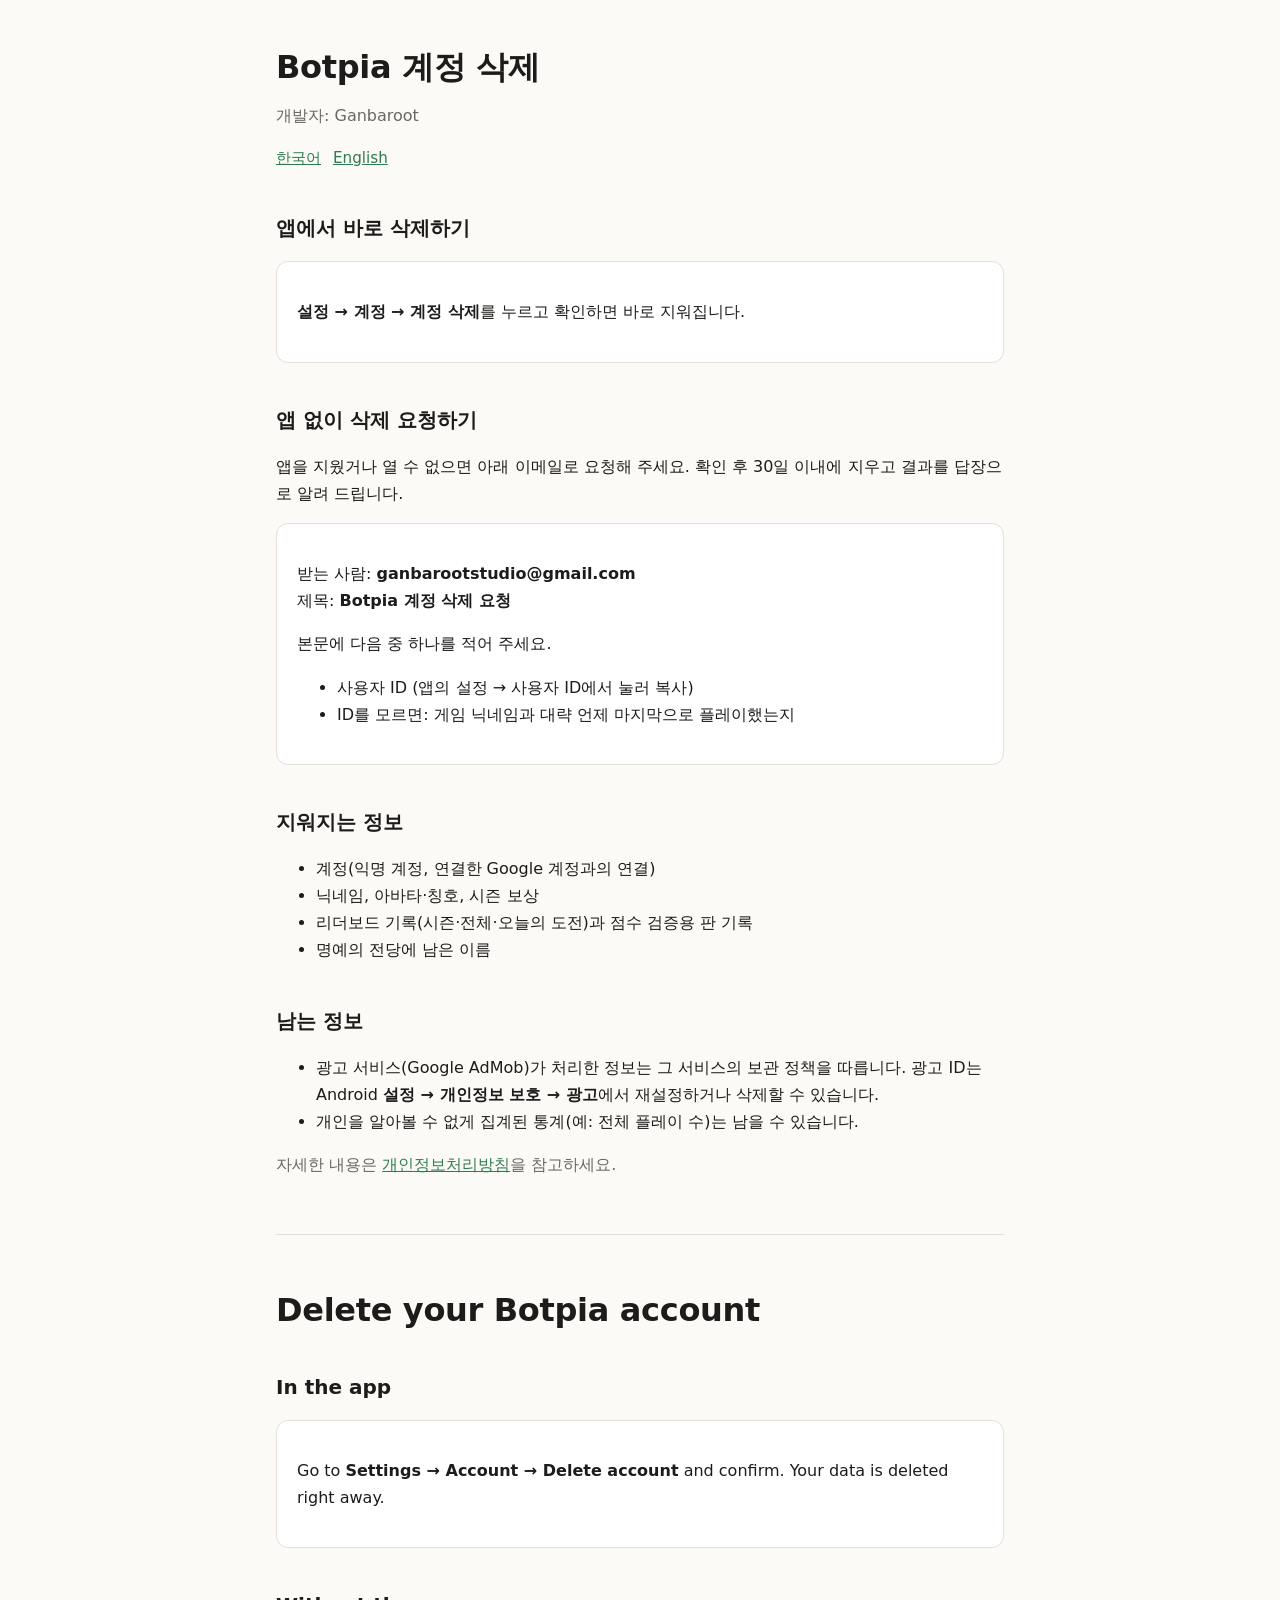
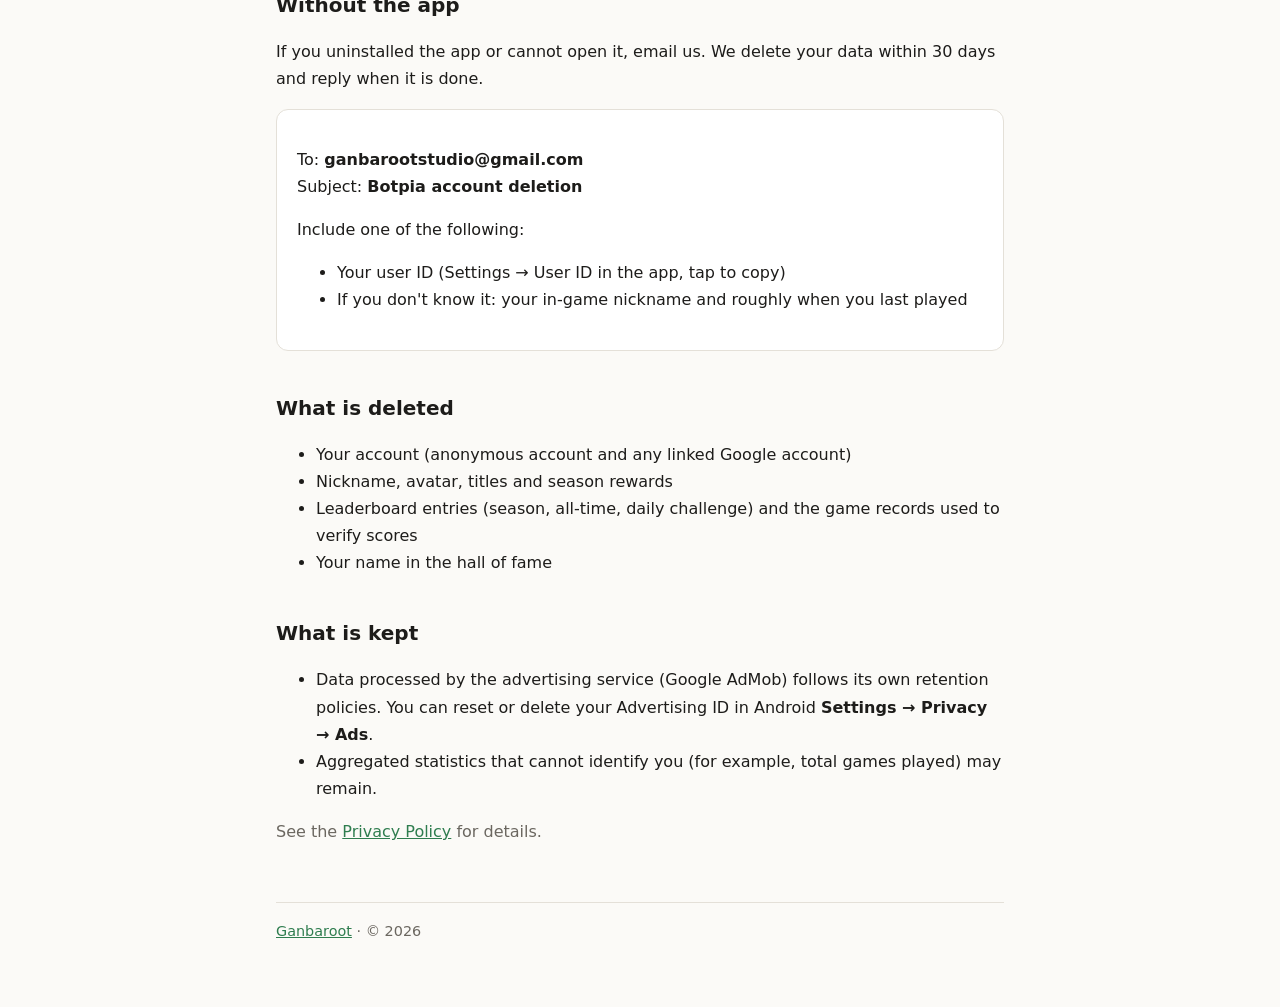
==== botpia/delete-account.html @ 9f765a15 "Botpia: account deletion page; privacy policy matches the shipped app - botpia/delete-account.html: " ====
<!doctype html>
<html lang="ko">
<head>
<meta charset="utf-8">
<meta name="viewport" content="width=device-width, initial-scale=1">
<title>Botpia Account Deletion</title>
<meta name="description" content="Botpia(봇피아) 계정과 데이터 삭제 방법 / How to delete your Botpia account and data">
<link rel="stylesheet" href="../style.css">
</head>
<body>
<main>
  <h1>Botpia 계정 삭제</h1>
  <p class="muted">개발자: Ganbaroot</p>
  <nav class="lang"><a href="#ko">한국어</a><a href="#en">English</a></nav>

  <section id="ko">
  <h2>앱에서 바로 삭제하기</h2>
  <div class="card">
    <p><strong>설정 → 계정 → 계정 삭제</strong>를 누르고 확인하면 바로 지워집니다.</p>
  </div>

  <h2>앱 없이 삭제 요청하기</h2>
  <p>앱을 지웠거나 열 수 없으면 아래 이메일로 요청해 주세요. 확인 후 30일 이내에 지우고 결과를 답장으로 알려 드립니다.</p>
  <div class="card">
    <p>받는 사람: <strong>ganbarootstudio@gmail.com</strong><br>
    제목: <strong>Botpia 계정 삭제 요청</strong></p>
    <p>본문에 다음 중 하나를 적어 주세요.</p>
    <ul>
      <li>사용자 ID (앱의 설정 → 사용자 ID에서 눌러 복사)</li>
      <li>ID를 모르면: 게임 닉네임과 대략 언제 마지막으로 플레이했는지</li>
    </ul>
  </div>

  <h2>지워지는 정보</h2>
  <ul>
    <li>계정(익명 계정, 연결한 Google 계정과의 연결)</li>
    <li>닉네임, 아바타·칭호, 시즌 보상</li>
    <li>리더보드 기록(시즌·전체·오늘의 도전)과 점수 검증용 판 기록</li>
    <li>명예의 전당에 남은 이름</li>
  </ul>

  <h2>남는 정보</h2>
  <ul>
    <li>광고 서비스(Google AdMob)가 처리한 정보는 그 서비스의 보관 정책을 따릅니다. 광고 ID는 Android <strong>설정 → 개인정보 보호 → 광고</strong>에서 재설정하거나 삭제할 수 있습니다.</li>
    <li>개인을 알아볼 수 없게 집계된 통계(예: 전체 플레이 수)는 남을 수 있습니다.</li>
  </ul>
  <p class="muted">자세한 내용은 <a href="privacy.html">개인정보처리방침</a>을 참고하세요.</p>
  </section>

  <hr>

  <section id="en" lang="en">
  <h1>Delete your Botpia account</h1>

  <h2>In the app</h2>
  <div class="card">
    <p>Go to <strong>Settings → Account → Delete account</strong> and confirm. Your data is deleted right away.</p>
  </div>

  <h2>Without the app</h2>
  <p>If you uninstalled the app or cannot open it, email us. We delete your data within 30 days and reply when it is done.</p>
  <div class="card">
    <p>To: <strong>ganbarootstudio@gmail.com</strong><br>
    Subject: <strong>Botpia account deletion</strong></p>
    <p>Include one of the following:</p>
    <ul>
      <li>Your user ID (Settings → User ID in the app, tap to copy)</li>
      <li>If you don't know it: your in-game nickname and roughly when you last played</li>
    </ul>
  </div>

  <h2>What is deleted</h2>
  <ul>
    <li>Your account (anonymous account and any linked Google account)</li>
    <li>Nickname, avatar, titles and season rewards</li>
    <li>Leaderboard entries (season, all-time, daily challenge) and the game records used to verify scores</li>
    <li>Your name in the hall of fame</li>
  </ul>

  <h2>What is kept</h2>
  <ul>
    <li>Data processed by the advertising service (Google AdMob) follows its own retention policies. You can reset or delete your Advertising ID in Android <strong>Settings → Privacy → Ads</strong>.</li>
    <li>Aggregated statistics that cannot identify you (for example, total games played) may remain.</li>
  </ul>
  <p class="muted">See the <a href="privacy.html#en">Privacy Policy</a> for details.</p>
  </section>

  <footer><a href="../">Ganbaroot</a> · © 2026</footer>
</main>
</body>
</html>
---- style.css ----
:root {
  --bg: #fbfaf7;
  --fg: #1d1c1a;
  --muted: #6b6760;
  --line: #e4e0d8;
  --accent: #2f7d4f;
  --card: #ffffff;
}
@media (prefers-color-scheme: dark) {
  :root:not([data-theme="light"]) {
    --bg: #141513;
    --fg: #ecebe6;
    --muted: #a19d95;
    --line: #2c2e2a;
    --accent: #6cc392;
    --card: #1b1d1a;
  }
}
* { box-sizing: border-box; }
html { -webkit-text-size-adjust: 100%; }
body {
  margin: 0;
  background: var(--bg);
  color: var(--fg);
  font: 16px/1.7 system-ui, -apple-system, "Segoe UI", "Apple SD Gothic Neo", "Malgun Gothic", sans-serif;
}
main { max-width: 760px; margin: 0 auto; padding: 48px 16px 64px; }
a { color: var(--accent); }
h1 { font-size: 2rem; line-height: 1.2; margin: 0 0 8px; letter-spacing: -0.01em; }
h2 { font-size: 1.25rem; margin: 40px 0 8px; }
h3 { font-size: 1.05rem; margin: 24px 0 4px; }
p, li { overflow-wrap: anywhere; }
.muted { color: var(--muted); }
.card {
  background: var(--card);
  border: 1px solid var(--line);
  border-radius: 12px;
  padding: 20px;
  margin: 16px 0;
}
.card h3 { margin-top: 0; }
table { width: 100%; border-collapse: collapse; font-size: 0.95rem; }
th, td { text-align: left; vertical-align: top; padding: 8px 6px; border-bottom: 1px solid var(--line); }
.table-wrap { overflow-x: auto; }
nav.lang { display: flex; gap: 12px; margin: 16px 0 0; font-size: 0.95rem; }
footer { margin-top: 56px; padding-top: 16px; border-top: 1px solid var(--line); font-size: 0.9rem; color: var(--muted); }
hr { border: 0; border-top: 1px solid var(--line); margin: 56px 0; }
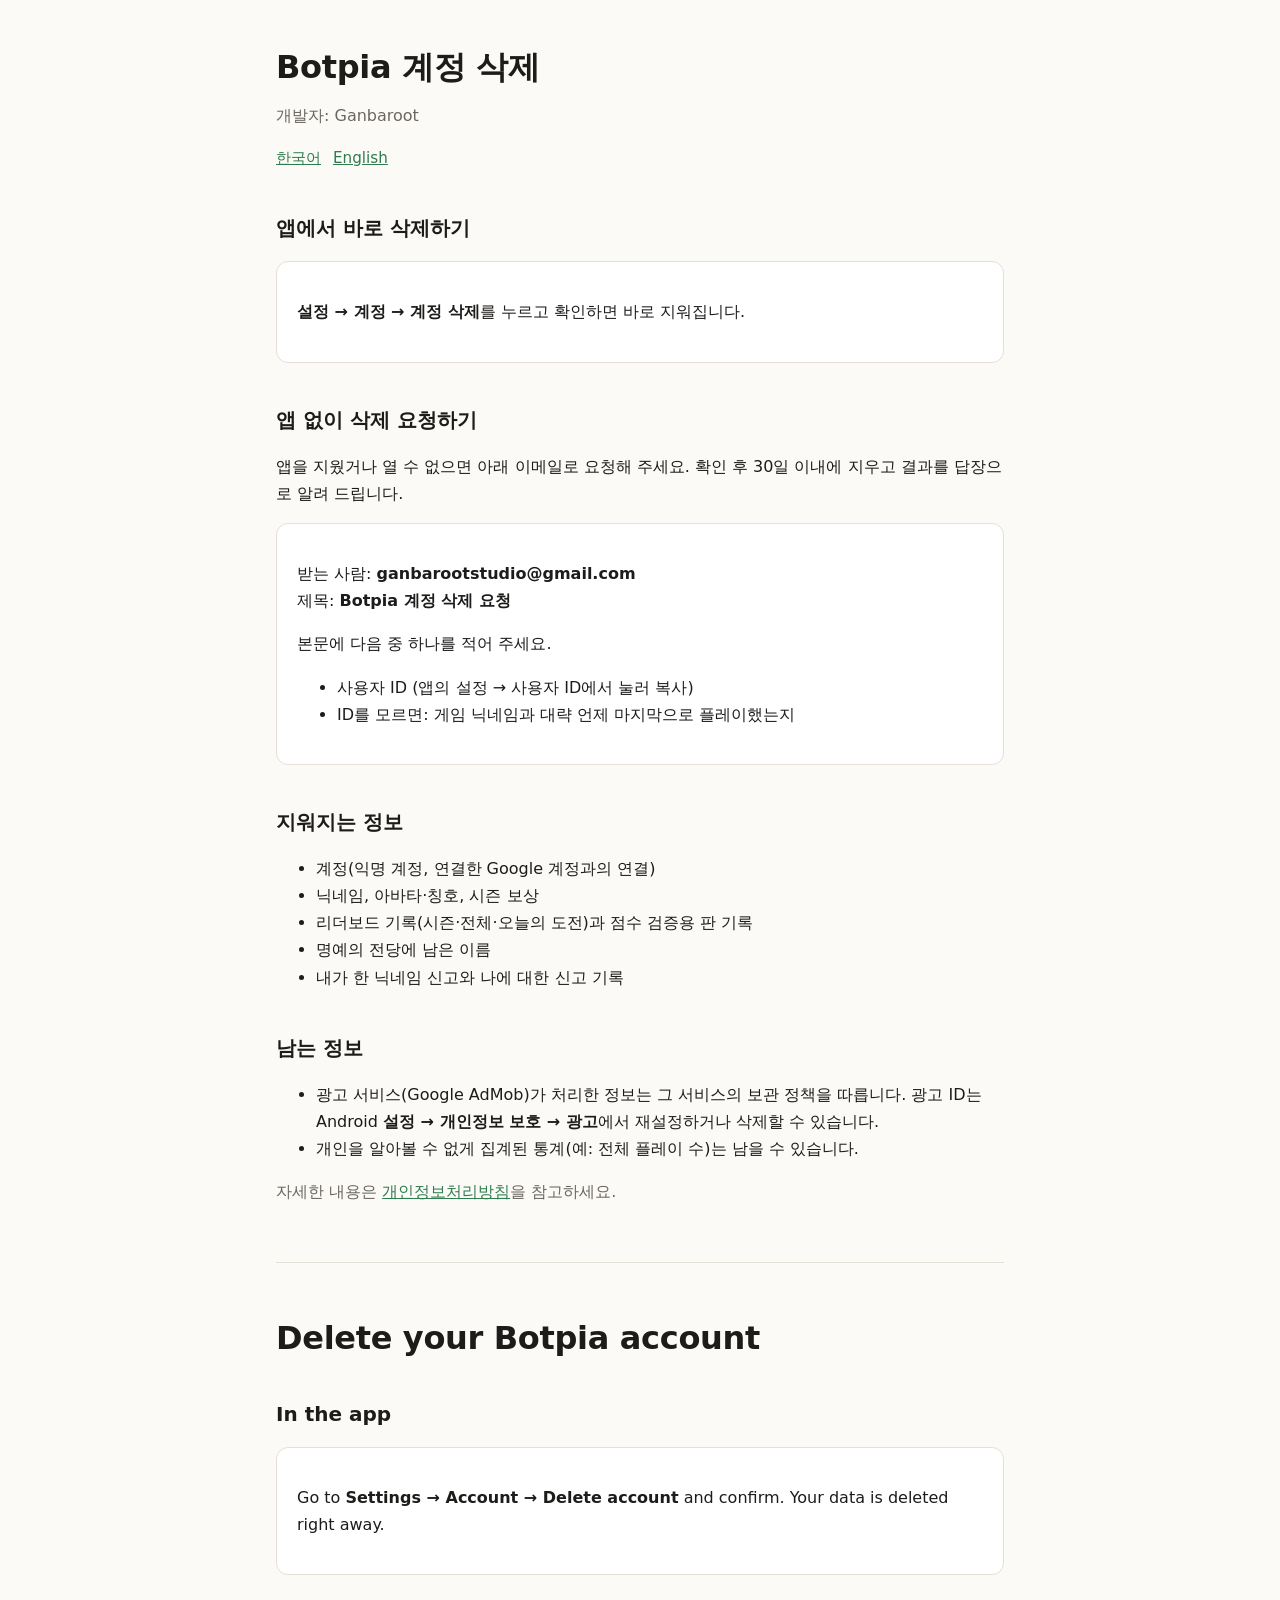
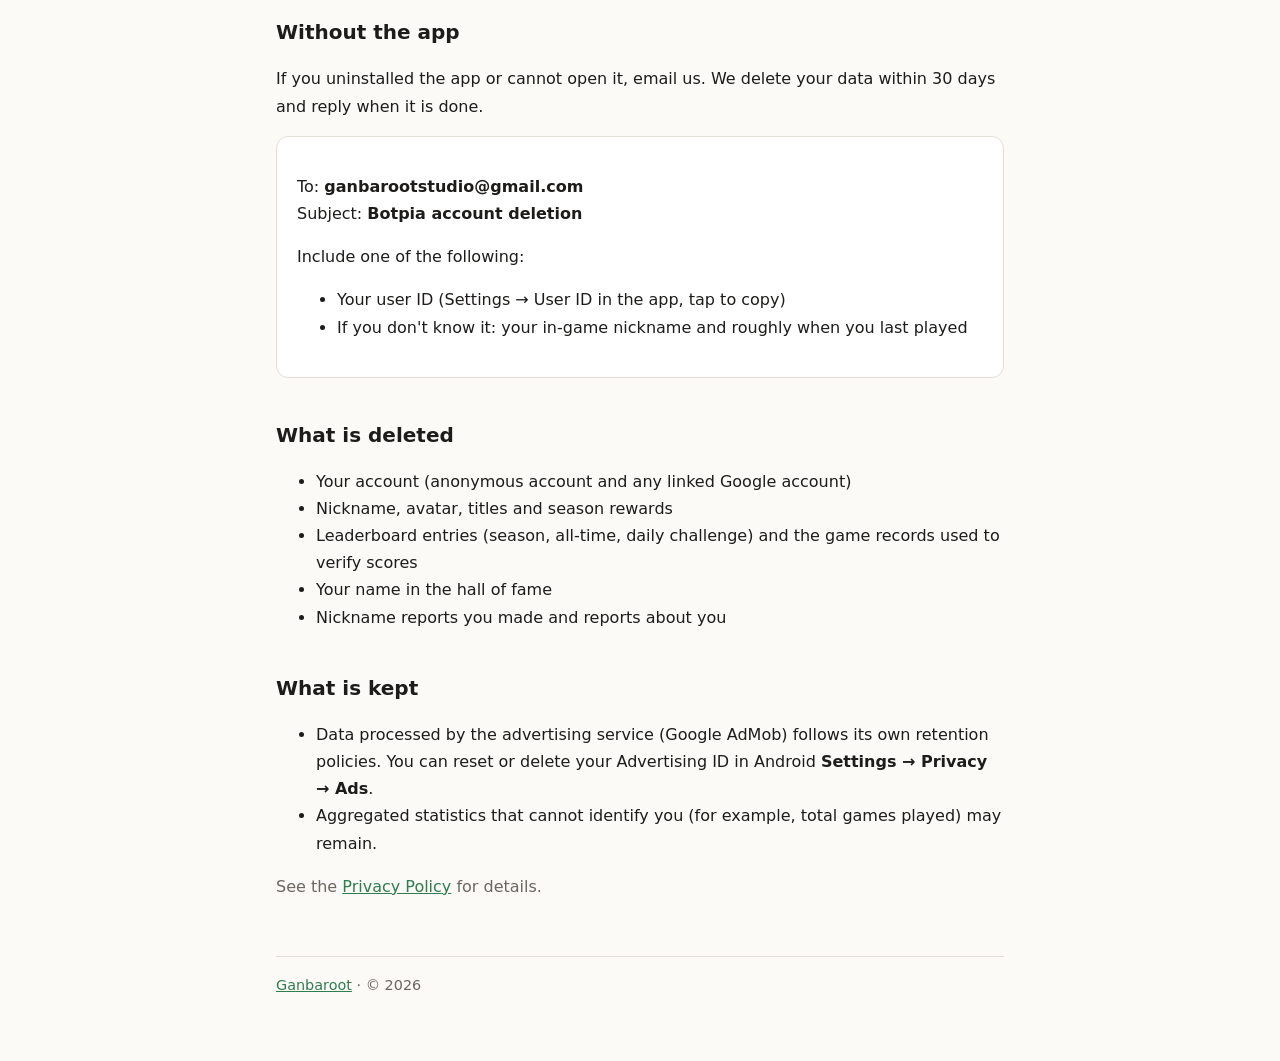
==== commit ce7b4a9e: "Botpia privacy: nickname reports (what is stored, how to report, deleted with the account) Co-Author" ====
--- a/botpia/delete-account.html
+++ b/botpia/delete-account.html
@@ -37,6 +37,7 @@
     <li>닉네임, 아바타·칭호, 시즌 보상</li>
     <li>리더보드 기록(시즌·전체·오늘의 도전)과 점수 검증용 판 기록</li>
     <li>명예의 전당에 남은 이름</li>
+    <li>내가 한 닉네임 신고와 나에 대한 신고 기록</li>
   </ul>
 
   <h2>남는 정보</h2>
@@ -75,6 +76,7 @@
     <li>Nickname, avatar, titles and season rewards</li>
     <li>Leaderboard entries (season, all-time, daily challenge) and the game records used to verify scores</li>
     <li>Your name in the hall of fame</li>
+    <li>Nickname reports you made and reports about you</li>
   </ul>
 
   <h2>What is kept</h2>
